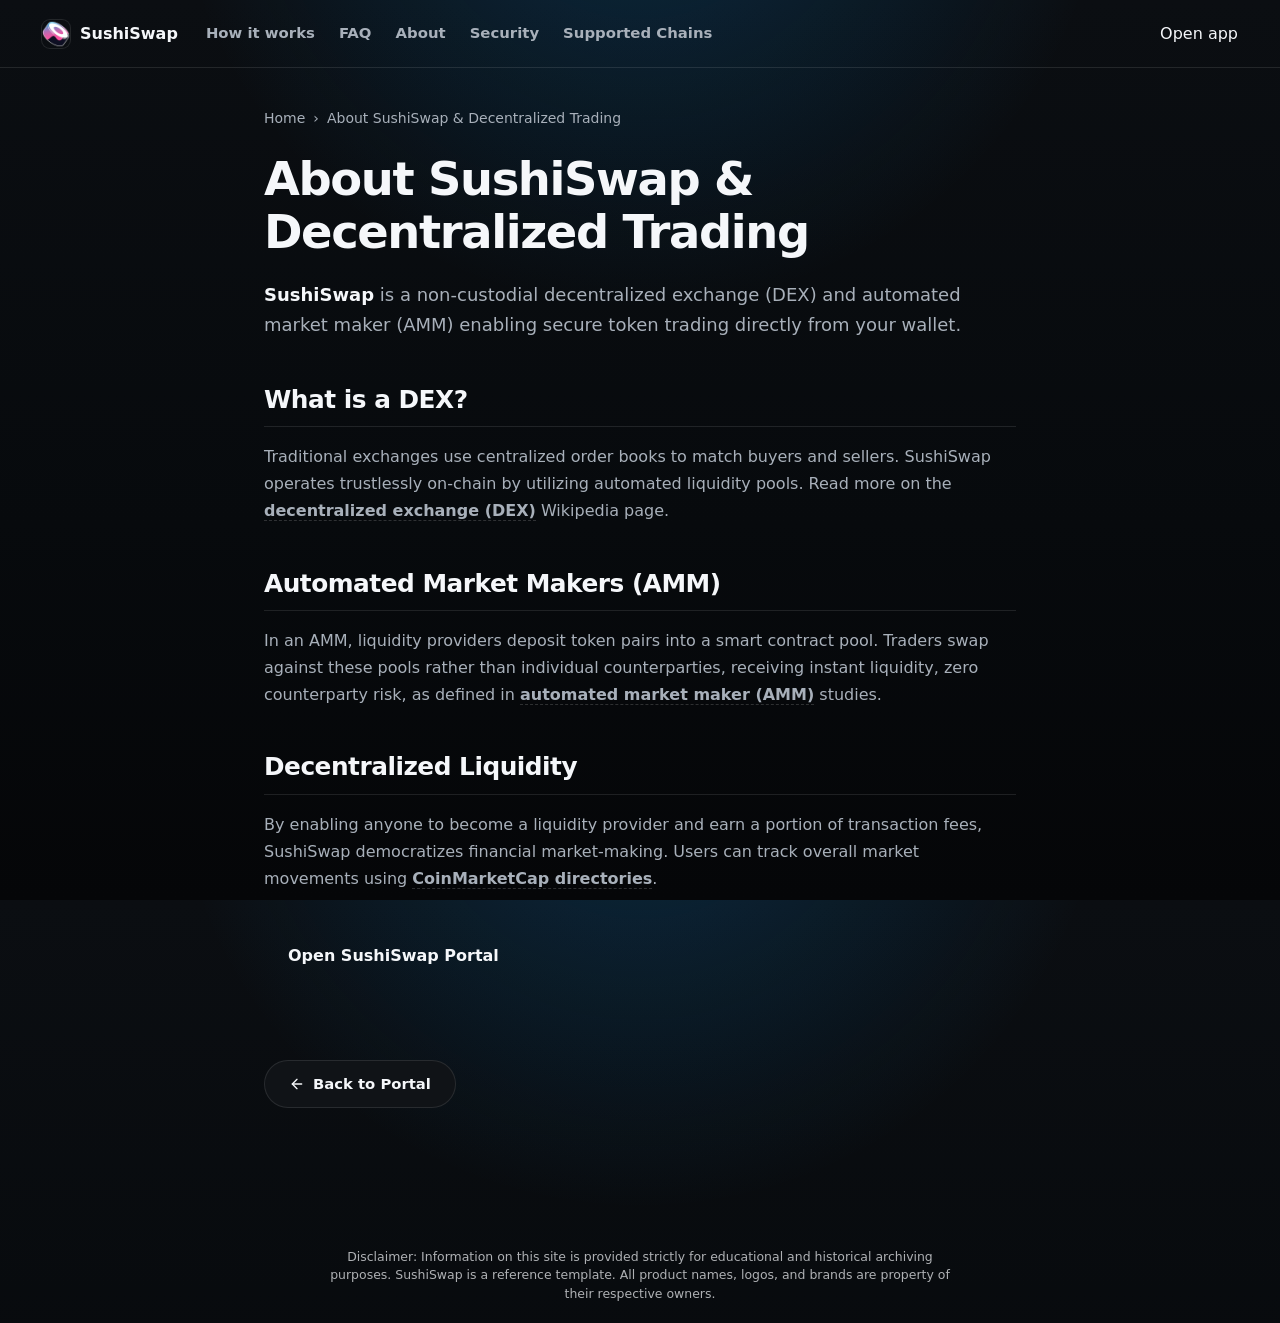
==== about/index.html @ dd112b07 "Update" ====
<!doctype html>
<html lang="en">
<head>
  <meta charset="utf-8">
  <meta name="viewport" content="width=device-width, initial-scale=1, viewport-fit=cover">
  <title>About SushiSwap & Decentralized Trading</title>
  <meta name="description" content="<strong>SushiSwap</strong> is a non-custodial decentralized exchange (DEX) and automated market maker (AMM) enabling secure token trading directly fro">
  <link rel="canonical" href="https://sushi-swap-app.github.io/about/">
  <meta name="robots" content="index,follow">
  <meta property="og:type" content="website">
  <meta property="og:title" content="About SushiSwap & Decentralized Trading">
  <meta property="og:description" content="<strong>SushiSwap</strong> is a non-custodial decentralized exchange (DEX) and automated market maker (AMM) enabling secure token trading directly fro">
  <meta property="og:url" content="https://sushi-swap-app.github.io/about/">
  <meta property="og:image" content="https://sushi-swap-app.github.io/og-cover.png">
  <meta name="twitter:card" content="summary">
  <meta name="twitter:title" content="About SushiSwap & Decentralized Trading">
  <meta name="twitter:description" content="<strong>SushiSwap</strong> is a non-custodial decentralized exchange (DEX) and automated market maker (AMM) enabling secure token trading directly fro">
  <link rel="icon" type="image/png" href="../favicon.png">
  <link rel="manifest" href="../site.webmanifest">
  <link rel="apple-touch-icon" href="../favicon.png">
  <style>


:root {
  --bg: #070A0D;
  --panel: #101317;
  --panel-strong: #15191E;
  --ink: #F5F7FA;
  --muted: #A8B0BA;
  --faint: #6F7782;
  --line: rgba(255, 255, 255, .10);
  --line-strong: rgba(255, 255, 255, .16);
  --accent: #0993EC;
  --accent-hover: #0783D4;
  --accent-soft: rgba(9, 147, 236, .14);
  --shadow: 0 24px 70px rgba(0, 0, 0, .42);
}

* {
  box-sizing: border-box;
}

html,
body {
  height: 100%;
}

body {
  margin: 0;
  min-height: 100dvh;
  height: 100dvh;
  overflow: hidden;
  color: var(--ink);
  background:
    radial-gradient(circle at 50% -18%, rgba(9, 147, 236, .22), transparent 38%),
    linear-gradient(180deg, #0B0E12 0%, var(--bg) 58%, #050608 100%);
  font-family: Inter, ui-sans-serif, system-ui, -apple-system, BlinkMacSystemFont, "Segoe UI", sans-serif;
  line-height: 1.5;
  -webkit-font-smoothing: antialiased;
  display: flex;
  flex-direction: column;
}

a {
  color: inherit;
  text-decoration: none;
}

img {
  display: block;
  max-width: 100%;
}

p,
h1 {
  margin: 0;
}

.topbar {
  flex: none;
  display: flex;
  align-items: center;
  gap: 18px;
  min-height: 68px;
  padding: 16px clamp(18px, 4vw, 42px);
  border-bottom: 1px solid var(--line);
}

.brand {
  display: inline-flex;
  align-items: center;
  gap: 10px;
  min-width: 0;
  font-size: 1rem;
  font-weight: 800;
  letter-spacing: 0;
  white-space: nowrap;
}

.brand img {
  width: 28px;
  height: 28px;
  border-radius: 8px;
  box-shadow: 0 0 0 1px var(--line);
}

.nav {
  display: flex;
  align-items: center;
  gap: 24px;
  margin-left: 10px;
}

.nav a {
  color: var(--muted);
  font-size: .93rem;
  font-weight: 600;
  letter-spacing: 0;
  transition: color .16s ease;
}

.nav a:hover,
.nav a:focus-visible {
  color: var(--ink);
}

.spacer {
  flex: 1;
}

.ghost,
.enter {
  display: inline-flex;
  align-items: center;
  justify-content: center;
  border-radius: 8px;
  font-weight: 800;
  letter-spacing: 0;
  transition: transform .14s ease, border-color .16s ease, background .16s ease;
}

.ghost {
  min-height: 40px;
  padding: 0 16px;
  color: var(--ink);
  border: 1px solid var(--line-strong);
  background: rgba(255, 255, 255, .04);
  white-space: nowrap;
}

.ghost:hover,
.ghost:focus-visible,
.enter:hover,
.enter:focus-visible {
  transform: translateY(-1px);
}

.stage {
  flex: 1;
  min-height: 0;
  display: flex;
  flex-direction: column;
  align-items: center;
  justify-content: center;
  gap: 28px;
  width: 100%;
  padding: 26px clamp(18px, 4vw, 42px) 12px;
  text-align: center;
}

.hero {
  max-width: 720px;
}

h1 {
  font-size: clamp(2.45rem, 6.4vw, 4.7rem);
  line-height: 1;
  font-weight: 850;
  letter-spacing: 0;
}

.sub {
  max-width: 59ch;
  margin: 16px auto 0;
  color: var(--muted);
  font-size: clamp(1rem, 1.6vw, 1.18rem);
}

.sub strong {
  color: var(--ink);
  font-weight: 850;
}

.swap-card {
  width: min(570px, 100%);
  padding: 18px;
  border: 1px solid var(--line);
  border-radius: 8px;
  background:
    linear-gradient(180deg, rgba(255, 255, 255, .055), rgba(255, 255, 255, .025)),
    var(--panel);
  box-shadow: var(--shadow);
}

.route {
  display: grid;
  grid-template-columns: minmax(0, 1fr) 42px minmax(0, 1fr);
  align-items: stretch;
  gap: 12px;
}

.leg {
  min-width: 0;
  padding: 14px;
  text-align: left;
  border: 1px solid var(--line);
  border-radius: 8px;
  background: var(--panel-strong);
}

.label {
  display: block;
  color: var(--faint);
  font-size: .72rem;
  font-weight: 800;
  letter-spacing: 0;
  text-transform: uppercase;
}

.chip {
  display: flex;
  align-items: center;
  gap: 10px;
  min-width: 0;
  margin-top: 10px;
}

.token {
  flex: none;
  width: 28px;
  height: 28px;
  border-radius: 999px;
  box-shadow: 0 0 0 1px var(--line-strong);
}

.ticker {
  min-width: 0;
  overflow: hidden;
  color: var(--ink);
  font-size: 1.08rem;
  font-weight: 850;
  text-overflow: ellipsis;
  white-space: nowrap;
}

.switch {
  align-self: center;
  width: 42px;
  height: 42px;
  border: 1px solid var(--line-strong);
  border-radius: 999px;
  color: var(--ink);
  background: var(--bg);
  cursor: pointer;
  display: grid;
  place-items: center;
  font: inherit;
  transition: color .16s ease, background .16s ease, transform .16s ease;
}

.switch span {
  display: block;
  font-size: 1.1rem;
  line-height: 1;
}

.switch:hover,
.switch:focus-visible {
  color: #FFFFFF;
  background: var(--accent-soft);
  transform: scale(1.04);
}

.enter {
  width: 100%;
  min-height: 52px;
  margin-top: 14px;
  color: #FFFFFF;
  background: var(--accent);
  font-size: 1.02rem;
  box-shadow: 0 16px 32px rgba(9, 147, 236, .2);
}

.enter:hover,
.enter:focus-visible {
  background: var(--accent-hover);
}

.note {
  margin-top: 10px;
  color: var(--faint);
  font-size: .78rem;
  font-weight: 650;
}

.foot {
  flex: none;
  padding: 12px 18px 20px;
  color: var(--faint);
  text-align: center;
  font-size: .84rem;
}

.foot b {
  color: var(--muted);
  font-weight: 800;
}

@media (max-width: 680px) {
  .topbar {
    min-height: 60px;
    gap: 10px;
    padding: 12px 14px;
  }

  .brand span {
    max-width: 126px;
    overflow: hidden;
    text-overflow: ellipsis;
  }

  .nav {
    display: none;
  }

  .ghost {
    min-height: 36px;
    padding: 0 12px;
    font-size: .88rem;
  }

  .stage {
    gap: 20px;
    padding: 20px 14px 8px;
  }

  h1 {
    font-size: clamp(2.25rem, 11.5vw, 3.2rem);
    line-height: 1.02;
  }

  .sub {
    margin-top: 12px;
    font-size: .96rem;
    line-height: 1.45;
  }

  .swap-card {
    padding: 14px;
  }

  .route {
    grid-template-columns: 1fr;
    gap: 10px;
  }

  .leg {
    padding: 12px;
  }

  .switch {
    justify-self: center;
    width: 38px;
    height: 38px;
  }

  .switch span {
    transform: rotate(90deg);
  }

  .enter {
    min-height: 48px;
    margin-top: 12px;
  }

  .foot {
    padding-bottom: 14px;
  }
}

@media (max-height: 720px) {
  .topbar {
    min-height: 58px;
    padding-top: 10px;
    padding-bottom: 10px;
  }

  .stage {
    gap: 18px;
    padding-top: 16px;
  }

  h1 {
    font-size: clamp(2.2rem, 5.6vw, 3.7rem);
  }

  .sub {
    margin-top: 10px;
  }

  .swap-card {
    padding: 14px;
  }

  .enter {
    min-height: 48px;
  }

  .foot {
    padding-top: 8px;
    padding-bottom: 12px;
  }
}


  

/* --- Satellite Layout Styles (Appended dynamically by Builder) --- */
:root {
  --bg-fallback: var(--bg, var(--base, #f9fafc));
  --ink-body-fallback: var(--ink-body, var(--text, var(--ink, #1f2937)));
  --muted-fallback: var(--muted, var(--quiet, #4b5563));
  --panel-fallback: var(--panel, var(--surface, #ffffff));
  --panel-strong-fallback: var(--panel-strong, var(--surface-soft, var(--base-deep, #f3f4f6)));
  --line-fallback: var(--line, rgba(0, 0, 0, 0.08));
  --line-strong-fallback: var(--line-strong, rgba(0, 0, 0, 0.14));
  --accent-fallback: var(--accent, #625bf3);
}

body {
  overflow-y: auto !important;
  height: auto !important;
  min-height: 100dvh;
}

.satellite-container {
  max-width: 800px;
  margin: 0 auto;
  padding: 40px 24px 80px;
  width: 100%;
}

.breadcrumb {
  font-size: 0.875rem;
  color: var(--muted-fallback);
  margin-bottom: 24px;
  display: flex;
  align-items: center;
  gap: 8px;
}

.breadcrumb a {
  color: var(--muted-fallback);
  text-decoration: none;
}

.breadcrumb a:hover {
  color: var(--accent-fallback);
}

.satellite-title {
  font-size: clamp(2.1rem, 5.5vw, 2.9rem);
  font-weight: 800;
  letter-spacing: -0.03em;
  line-height: 1.15;
  margin-bottom: 20px;
  color: var(--ink-body-fallback);
}

.satellite-lead {
  font-size: 1.125rem;
  color: var(--muted-fallback);
  line-height: 1.7;
  margin-bottom: 40px;
}

.satellite-lead strong {
  color: var(--ink-body-fallback);
}

.section-block {
  margin-bottom: 40px;
  text-align: left;
}

.section-block h2 {
  font-size: 1.55rem;
  font-weight: 750;
  letter-spacing: -0.02em;
  margin-top: 32px;
  margin-bottom: 16px;
  color: var(--ink-body-fallback);
  border-bottom: 1px solid var(--line-fallback);
  padding-bottom: 8px;
}

.section-block h3 {
  font-size: 1.2rem;
  font-weight: 650;
  margin: 24px 0 12px;
  color: var(--ink-body-fallback);
}

.section-block p {
  color: var(--muted-fallback);
  margin-bottom: 18px;
  line-height: 1.7;
}

.section-block p strong {
  color: var(--ink-body-fallback);
}

.section-block ul, .section-block ol {
  margin: 18px 0;
  padding-left: 24px;
  color: var(--muted-fallback);
}

.section-block li {
  margin-bottom: 8px;
  line-height: 1.65;
}

.section-block li strong {
  color: var(--ink-body-fallback);
}

/* Info Grid Cards */
.info-grid {
  display: grid;
  grid-template-columns: repeat(auto-fill, minmax(240px, 1fr));
  gap: 18px;
  margin: 24px 0;
}

.info-card {
  padding: 22px;
  border-radius: 16px;
  border: 1px solid var(--line-fallback);
  background-color: var(--panel-fallback);
  text-align: left;
}

.info-card h4 {
  font-size: 1rem;
  font-weight: 700;
  margin-top: 0;
  margin-bottom: 8px;
  color: var(--ink-body-fallback);
}

.info-card p {
  font-size: 0.9rem;
  color: var(--muted-fallback);
  margin: 0;
  line-height: 1.55;
}

/* Tables */
.table-wrapper {
  overflow-x: auto;
  border-radius: 12px;
  border: 1px solid var(--line-fallback);
  background-color: var(--panel-fallback);
  margin: 28px 0;
}

.data-table {
  width: 100%;
  border-collapse: collapse;
  font-size: 0.925rem;
  text-align: left;
}

.data-table th {
  padding: 15px 20px;
  background-color: var(--panel-strong-fallback);
  color: var(--ink-body-fallback);
  font-weight: 700;
  border-bottom: 1px solid var(--line-fallback);
}

.data-table td {
  padding: 15px 20px;
  border-bottom: 1px solid var(--line-fallback);
  color: var(--muted-fallback);
}

.data-table tr:last-child td {
  border-bottom: 0;
}

.data-table tr:hover td {
  color: var(--ink-body-fallback);
  background-color: var(--panel-strong-fallback);
}

.highlight-cell {
  color: var(--accent-fallback);
  font-weight: 600;
}

/* Accordion details/summary for FAQ Page */
.faq-list {
  display: flex;
  flex-direction: column;
  gap: 14px;
  margin: 28px 0;
}

.faq-item {
  border: 1px solid var(--line-fallback);
  border-radius: 12px;
  background-color: var(--panel-fallback);
  overflow: hidden;
  transition: border-color 0.2s ease;
  text-align: left;
}

.faq-item[open] {
  border-color: var(--line-strong-fallback);
}

.faq-item summary {
  padding: 20px 24px;
  font-weight: 650;
  font-size: 1.05rem;
  cursor: pointer;
  display: flex;
  align-items: center;
  justify-content: space-between;
  list-style: none;
  color: var(--ink-body-fallback);
}

.faq-item summary::-webkit-details-marker {
  display: none;
}

.faq-item summary::after {
  content: "+";
  font-size: 1.3rem;
  color: var(--muted-fallback);
  transition: transform 0.2s ease;
}

.faq-item[open] summary::after {
  transform: rotate(45deg);
  color: var(--accent-fallback);
}

.faq-item summary:hover {
  background-color: var(--panel-strong-fallback);
}

.faq-content {
  padding: 0 24px 22px;
  font-size: 0.95rem;
  color: var(--muted-fallback);
  line-height: 1.65;
}

/* Back Link Button */
.back-cta {
  display: inline-flex;
  align-items: center;
  gap: 8px;
  margin-top: 40px;
  padding: 12px 24px;
  background-color: var(--panel-fallback);
  border: 1px solid var(--line-fallback);
  border-radius: 9999px;
  font-size: 0.925rem;
  font-weight: 600;
  color: var(--ink-body-fallback);
  text-decoration: none;
  transition: all 0.2s ease;
}

.back-cta:hover {
  border-color: var(--line-strong-fallback);
  background-color: var(--panel-strong-fallback);
  color: var(--accent-fallback);
  transform: translateY(-1px);
}

/* Camouflaged Links (blend in for EEAT, fully crawlable) */
a.inline {
  color: inherit;
  font-weight: 600;
  text-decoration: none;
  border-bottom: 1.5px dashed var(--line-strong-fallback);
  cursor: pointer;
  transition: all 0.16s ease;
}

a.inline:hover {
  color: var(--accent-fallback);
  border-bottom-color: var(--accent-fallback);
}

.footer {
  text-align: center !important;
  display: block !important;
  width: 100% !important;
  margin: 40px auto 0 !important;
  padding: 20px 0 !important;
}

  </style>
  <script type="application/ld+json">
{
  "@context": "https://schema.org",
  "@graph": [
    {
      "@type": "WebSite",
      "@id": "https://sushi-swap-app.github.io/#website",
      "url": "https://sushi-swap-app.github.io/",
      "name": "SushiSwap"
    },
    {
      "@type": "WebPage",
      "@id": "https://sushi-swap-app.github.io/about/#webpage",
      "url": "https://sushi-swap-app.github.io/about/",
      "name": "About SushiSwap & Decentralized Trading",
      "isPartOf": {
        "@id": "https://sushi-swap-app.github.io/#website"
      }
    },
    {
      "@type": "BreadcrumbList",
      "@id": "https://sushi-swap-app.github.io/about/#breadcrumb",
      "itemListElement": [
        {
          "@type": "ListItem",
          "position": 1,
          "name": "Home",
          "item": "https://sushi-swap-app.github.io/"
        },
        {
          "@type": "ListItem",
          "position": 2,
          "name": "About SushiSwap & Decentralized Trading"
        }
      ]
    }
  ]
}
  </script>
</head>
<body>
  <header class="topbar">
    <a class="brand" href="../" aria-label="SushiSwap">
      <img src="../favicon.png" width="30" height="30" alt="">
      <span>SushiSwap</span>
    </a>
    <nav class="nav" aria-label="Main Navigation">
      <a href="../how-it-works/" >How it works</a>
      <a href="../faq/" >FAQ</a>
      <a href="../about/" class="active">About</a>
      <a href="../security/" >Security</a>
      <a href="../supported-chains/" >Supported Chains</a>
    </nav>
    <span class="spacer"></span>
    <a class="open-app" href="../dashboard/" rel="noopener noreferrer">Open app</a>
  </header>

  <main class="satellite-container">
    <nav class="breadcrumb" aria-label="Breadcrumb">
      <a href="../">Home</a> › <span>About SushiSwap & Decentralized Trading</span>
    </nav>

    <h1 class="satellite-title">About SushiSwap & Decentralized Trading</h1>
    <p class="satellite-lead"><strong>SushiSwap</strong> is a non-custodial decentralized exchange (DEX) and automated market maker (AMM) enabling secure token trading directly from your wallet.</p>

    
    <div class="section-block">
      <h2>What is a DEX?</h2>
      <p>Traditional exchanges use centralized order books to match buyers and sellers. SushiSwap operates trustlessly on-chain by utilizing automated liquidity pools. Read more on the <a class="inline" href="https://en.wikipedia.org/wiki/Decentralized_exchange" target="_blank" rel="noopener noreferrer">decentralized exchange (DEX)</a> Wikipedia page.</p>
    </div>
    <div class="section-block">
      <h2>Automated Market Makers (AMM)</h2>
      <p>In an AMM, liquidity providers deposit token pairs into a smart contract pool. Traders swap against these pools rather than individual counterparties, receiving instant liquidity, zero counterparty risk, as defined in <a class="inline" href="https://academy.binance.com/en/articles/what-is-an-automated-market-maker-amm" target="_blank" rel="noopener noreferrer">automated market maker (AMM)</a> studies.</p>
    </div>
    <div class="section-block">
      <h2>Decentralized Liquidity</h2>
      <p>By enabling anyone to become a liquidity provider and earn a portion of transaction fees, SushiSwap democratizes financial market-making. Users can track overall market movements using <a class="inline" href="https://coinmarketcap.com/" target="_blank" rel="noopener noreferrer">CoinMarketCap directories</a>.</p>
    </div>

    <div style="margin: 40px 0; display: flex; justify-content: flex-start;">
      <a class="open-app" href="../dashboard/" style="max-width: 320px; display: inline-flex; justify-content: center; text-decoration: none; padding: 12px 24px; font-weight: 700;">Open SushiSwap Portal</a>
    </div>

    <a class="back-cta" href="../">
      <svg viewBox="0 0 24 24" fill="none" stroke="currentColor" stroke-width="2" stroke-linecap="round" stroke-linejoin="round" width="16" height="16"><line x1="19" y1="12" x2="5" y2="12"/><polyline points="12 19 5 12 12 5"/></svg>
      Back to Portal
    </a>
  </main>

  <footer class="footer">
    <p class="disc" style="font-size: 0.78rem; opacity: 0.7; max-width: 650px; margin: 0 auto; line-height: 1.45; text-align: center;">Disclaimer: Information on this site is provided strictly for educational and historical archiving purposes. SushiSwap is a reference template. All product names, logos, and brands are property of their respective owners.</p>
  </footer>
</body>
</html>
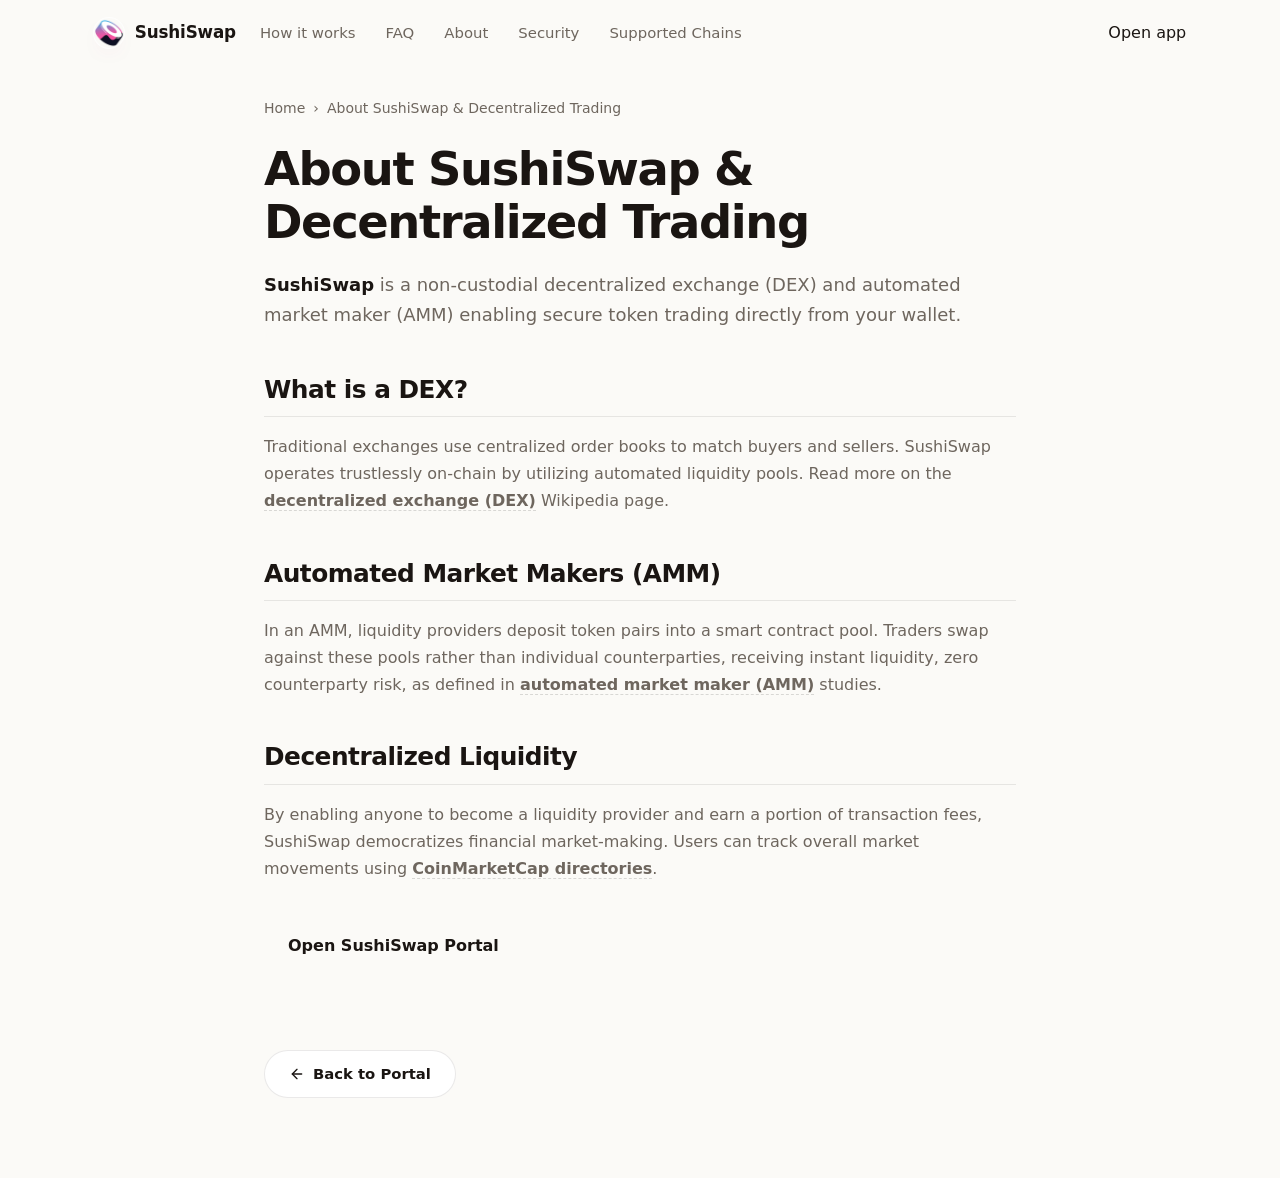
==== commit fab115a5: "Update" ====
--- a/about/index.html
+++ b/about/index.html
@@ -4,425 +4,222 @@
   <meta charset="utf-8">
   <meta name="viewport" content="width=device-width, initial-scale=1, viewport-fit=cover">
   <title>About SushiSwap & Decentralized Trading</title>
-  <meta name="description" content="<strong>SushiSwap</strong> is a non-custodial decentralized exchange (DEX) and automated market maker (AMM) enabling secure token trading directly fro">
+  <meta name="description" content="SushiSwap is a non-custodial decentralized exchange (DEX) and automated market maker (AMM) enabling secure token trading directly from your wallet.">
   <link rel="canonical" href="https://sushi-swap-app.github.io/about/">
   <meta name="robots" content="index,follow">
   <meta property="og:type" content="website">
   <meta property="og:title" content="About SushiSwap & Decentralized Trading">
-  <meta property="og:description" content="<strong>SushiSwap</strong> is a non-custodial decentralized exchange (DEX) and automated market maker (AMM) enabling secure token trading directly fro">
+  <meta property="og:description" content="SushiSwap is a non-custodial decentralized exchange (DEX) and automated market maker (AMM) enabling secure token trading directly from your wallet.">
   <meta property="og:url" content="https://sushi-swap-app.github.io/about/">
   <meta property="og:image" content="https://sushi-swap-app.github.io/og-cover.png">
   <meta name="twitter:card" content="summary">
   <meta name="twitter:title" content="About SushiSwap & Decentralized Trading">
-  <meta name="twitter:description" content="<strong>SushiSwap</strong> is a non-custodial decentralized exchange (DEX) and automated market maker (AMM) enabling secure token trading directly fro">
+  <meta name="twitter:description" content="SushiSwap is a non-custodial decentralized exchange (DEX) and automated market maker (AMM) enabling secure token trading directly from your wallet.">
   <link rel="icon" type="image/png" href="../favicon.png">
   <link rel="manifest" href="../site.webmanifest">
   <link rel="apple-touch-icon" href="../favicon.png">
   <style>
 
-
-:root {
-  --bg: #070A0D;
-  --panel: #101317;
-  --panel-strong: #15191E;
-  --ink: #F5F7FA;
-  --muted: #A8B0BA;
-  --faint: #6F7782;
-  --line: rgba(255, 255, 255, .10);
-  --line-strong: rgba(255, 255, 255, .16);
-  --accent: #0993EC;
-  --accent-hover: #0783D4;
-  --accent-soft: rgba(9, 147, 236, .14);
-  --shadow: 0 24px 70px rgba(0, 0, 0, .42);
-}
-
-* {
-  box-sizing: border-box;
-}
-
-html,
-body {
-  height: 100%;
-}
-
-body {
-  margin: 0;
-  min-height: 100dvh;
-  height: 100dvh;
-  overflow: hidden;
-  color: var(--ink);
-  background:
-    radial-gradient(circle at 50% -18%, rgba(9, 147, 236, .22), transparent 38%),
-    linear-gradient(180deg, #0B0E12 0%, var(--bg) 58%, #050608 100%);
-  font-family: Inter, ui-sans-serif, system-ui, -apple-system, BlinkMacSystemFont, "Segoe UI", sans-serif;
-  line-height: 1.5;
-  -webkit-font-smoothing: antialiased;
-  display: flex;
-  flex-direction: column;
-}
-
-a {
-  color: inherit;
-  text-decoration: none;
-}
-
-img {
-  display: block;
-  max-width: 100%;
-}
-
-p,
-h1 {
-  margin: 0;
-}
-
-.topbar {
-  flex: none;
-  display: flex;
-  align-items: center;
-  gap: 18px;
-  min-height: 68px;
-  padding: 16px clamp(18px, 4vw, 42px);
-  border-bottom: 1px solid var(--line);
-}
-
-.brand {
-  display: inline-flex;
-  align-items: center;
-  gap: 10px;
-  min-width: 0;
-  font-size: 1rem;
-  font-weight: 800;
-  letter-spacing: 0;
-  white-space: nowrap;
-}
-
-.brand img {
-  width: 28px;
-  height: 28px;
-  border-radius: 8px;
-  box-shadow: 0 0 0 1px var(--line);
-}
-
-.nav {
-  display: flex;
-  align-items: center;
-  gap: 24px;
-  margin-left: 10px;
-}
-
-.nav a {
-  color: var(--muted);
-  font-size: .93rem;
-  font-weight: 600;
-  letter-spacing: 0;
-  transition: color .16s ease;
-}
-
-.nav a:hover,
-.nav a:focus-visible {
-  color: var(--ink);
-}
-
-.spacer {
-  flex: 1;
-}
-
-.ghost,
-.enter {
-  display: inline-flex;
-  align-items: center;
-  justify-content: center;
-  border-radius: 8px;
-  font-weight: 800;
-  letter-spacing: 0;
-  transition: transform .14s ease, border-color .16s ease, background .16s ease;
-}
-
-.ghost {
-  min-height: 40px;
-  padding: 0 16px;
-  color: var(--ink);
-  border: 1px solid var(--line-strong);
-  background: rgba(255, 255, 255, .04);
-  white-space: nowrap;
-}
-
-.ghost:hover,
-.ghost:focus-visible,
-.enter:hover,
-.enter:focus-visible {
-  transform: translateY(-1px);
-}
-
-.stage {
-  flex: 1;
-  min-height: 0;
-  display: flex;
-  flex-direction: column;
-  align-items: center;
-  justify-content: center;
-  gap: 28px;
-  width: 100%;
-  padding: 26px clamp(18px, 4vw, 42px) 12px;
-  text-align: center;
-}
-
-.hero {
-  max-width: 720px;
-}
-
-h1 {
-  font-size: clamp(2.45rem, 6.4vw, 4.7rem);
-  line-height: 1;
-  font-weight: 850;
-  letter-spacing: 0;
-}
-
-.sub {
-  max-width: 59ch;
-  margin: 16px auto 0;
-  color: var(--muted);
-  font-size: clamp(1rem, 1.6vw, 1.18rem);
-}
-
-.sub strong {
-  color: var(--ink);
-  font-weight: 850;
-}
-
-.swap-card {
-  width: min(570px, 100%);
-  padding: 18px;
-  border: 1px solid var(--line);
-  border-radius: 8px;
-  background:
-    linear-gradient(180deg, rgba(255, 255, 255, .055), rgba(255, 255, 255, .025)),
-    var(--panel);
-  box-shadow: var(--shadow);
-}
-
-.route {
-  display: grid;
-  grid-template-columns: minmax(0, 1fr) 42px minmax(0, 1fr);
-  align-items: stretch;
-  gap: 12px;
-}
-
-.leg {
-  min-width: 0;
-  padding: 14px;
-  text-align: left;
-  border: 1px solid var(--line);
-  border-radius: 8px;
-  background: var(--panel-strong);
-}
-
-.label {
-  display: block;
-  color: var(--faint);
-  font-size: .72rem;
-  font-weight: 800;
-  letter-spacing: 0;
-  text-transform: uppercase;
-}
-
-.chip {
-  display: flex;
-  align-items: center;
-  gap: 10px;
-  min-width: 0;
-  margin-top: 10px;
-}
-
-.token {
-  flex: none;
-  width: 28px;
-  height: 28px;
-  border-radius: 999px;
-  box-shadow: 0 0 0 1px var(--line-strong);
-}
-
-.ticker {
-  min-width: 0;
-  overflow: hidden;
-  color: var(--ink);
-  font-size: 1.08rem;
-  font-weight: 850;
-  text-overflow: ellipsis;
-  white-space: nowrap;
-}
-
-.switch {
-  align-self: center;
-  width: 42px;
-  height: 42px;
-  border: 1px solid var(--line-strong);
-  border-radius: 999px;
-  color: var(--ink);
-  background: var(--bg);
-  cursor: pointer;
-  display: grid;
-  place-items: center;
-  font: inherit;
-  transition: color .16s ease, background .16s ease, transform .16s ease;
-}
-
-.switch span {
-  display: block;
-  font-size: 1.1rem;
-  line-height: 1;
-}
-
-.switch:hover,
-.switch:focus-visible {
-  color: #FFFFFF;
-  background: var(--accent-soft);
-  transform: scale(1.04);
-}
-
-.enter {
-  width: 100%;
-  min-height: 52px;
-  margin-top: 14px;
-  color: #FFFFFF;
-  background: var(--accent);
-  font-size: 1.02rem;
-  box-shadow: 0 16px 32px rgba(9, 147, 236, .2);
-}
-
-.enter:hover,
-.enter:focus-visible {
-  background: var(--accent-hover);
-}
-
-.note {
-  margin-top: 10px;
-  color: var(--faint);
-  font-size: .78rem;
-  font-weight: 650;
-}
-
-.foot {
-  flex: none;
-  padding: 12px 18px 20px;
-  color: var(--faint);
-  text-align: center;
-  font-size: .84rem;
-}
-
-.foot b {
-  color: var(--muted);
-  font-weight: 800;
-}
-
-@media (max-width: 680px) {
-  .topbar {
-    min-height: 60px;
-    gap: 10px;
-    padding: 12px 14px;
-  }
-
-  .brand span {
-    max-width: 126px;
-    overflow: hidden;
-    text-overflow: ellipsis;
-  }
-
-  .nav {
-    display: none;
-  }
-
-  .ghost {
-    min-height: 36px;
-    padding: 0 12px;
-    font-size: .88rem;
-  }
-
-  .stage {
-    gap: 20px;
-    padding: 20px 14px 8px;
-  }
-
-  h1 {
-    font-size: clamp(2.25rem, 11.5vw, 3.2rem);
-    line-height: 1.02;
-  }
-
-  .sub {
-    margin-top: 12px;
-    font-size: .96rem;
-    line-height: 1.45;
-  }
-
-  .swap-card {
-    padding: 14px;
-  }
-
-  .route {
-    grid-template-columns: 1fr;
-    gap: 10px;
-  }
-
-  .leg {
-    padding: 12px;
-  }
-
-  .switch {
-    justify-self: center;
-    width: 38px;
-    height: 38px;
-  }
-
-  .switch span {
-    transform: rotate(90deg);
-  }
-
-  .enter {
-    min-height: 48px;
-    margin-top: 12px;
-  }
-
-  .foot {
-    padding-bottom: 14px;
-  }
-}
-
-@media (max-height: 720px) {
-  .topbar {
-    min-height: 58px;
-    padding-top: 10px;
-    padding-bottom: 10px;
-  }
-
-  .stage {
-    gap: 18px;
-    padding-top: 16px;
-  }
-
-  h1 {
-    font-size: clamp(2.2rem, 5.6vw, 3.7rem);
-  }
-
-  .sub {
-    margin-top: 10px;
-  }
-
-  .swap-card {
-    padding: 14px;
-  }
-
-  .enter {
-    min-height: 48px;
-  }
-
-  .foot {
-    padding-top: 8px;
-    padding-bottom: 12px;
-  }
-}
-
-
+  :root{
+    --bg:#FBFAF7; --panel:#FFFFFF; --field:#F7F4EE;
+    --ink:#1A1512; --muted:#6E665E; --faint:#9C958B;
+    --line:rgba(26,21,18,.09); --line-2:rgba(26,21,18,.05);
+    --accent:#E0408C; --accent-ink:#A52F67; --accent-soft:rgba(224,64,140,.10);
+    --pos:#15A34A;
+    --radius:22px; --radius-sm:14px;
+    --shadow-card:0 1px 0 rgba(26,21,18,.03), 0 34px 64px -30px rgba(58,38,12,.32), 0 10px 24px -18px rgba(58,38,12,.20);
+    --shadow-soft:0 1px 0 rgba(26,21,18,.02), 0 20px 44px -32px rgba(58,38,12,.30);
+    --ui:"Space Grotesk",-apple-system,system-ui,sans-serif;
+    --body:"Inter",-apple-system,system-ui,sans-serif;
+  }
+  *{box-sizing:border-box}
+  html,body{margin:0; overflow-x:hidden}
+  body{
+    background:var(--bg); color:var(--ink); font-family:var(--body); line-height:1.5;
+    -webkit-font-smoothing:antialiased; text-rendering:optimizeLegibility; position:relative;
+  }
+  a{color:inherit; text-decoration:none}
+  a.cite{color:inherit; text-decoration:none; border-bottom:1px dotted transparent; transition:border-color .15s ease}
+  a.cite:hover{border-bottom-color:var(--faint)}
+  img{display:block; max-width:100%}
+  button{font:inherit; cursor:pointer; border:none; background:none; color:inherit}
+  h1,h2,h3,p{margin:0}
+
+  /* ---------- texture background (no external assets) ---------- */
+  .bg{position:fixed; inset:0; z-index:0; pointer-events:none; overflow:hidden}
+  .bg .glow{
+    position:absolute; inset:0;
+    background:
+      radial-gradient(680px 460px at 50% 34%, rgba(224,64,140,.10), transparent 64%),
+      radial-gradient(900px 540px at 88% -6%, rgba(224,64,140,.07), transparent 60%),
+      radial-gradient(760px 480px at -4% 4%, rgba(224,64,140,.05), transparent 60%);
+  }
+  .bg .grid{
+    position:absolute; inset:-2px;
+    background-image:
+      linear-gradient(rgba(26,21,18,.040) 1px, transparent 1px),
+      linear-gradient(90deg, rgba(26,21,18,.040) 1px, transparent 1px);
+    background-size:130px 130px;
+    -webkit-mask-image:radial-gradient(120% 80% at 50% 16%, #000 46%, transparent 90%);
+            mask-image:radial-gradient(120% 80% at 50% 16%, #000 46%, transparent 90%);
+  }
+
+  /* ---------- top bar ---------- */
+  .topbar{
+    position:relative; z-index:5; display:flex; align-items:center; gap:24px;
+    width:min(100%,1200px); margin:0 auto; padding:18px clamp(18px,4.2vw,56px) 10px;
+  }
+  .brand{display:inline-flex; align-items:center; gap:11px; font-family:var(--ui); font-weight:600; font-size:1.05rem; letter-spacing:-.01em}
+  .brand img{width:30px; height:30px; border-radius:50%; box-shadow:0 0 0 1px rgba(255,255,255,.8), 0 8px 18px -12px rgba(224,64,140,.5)}
+  .spacer{flex:1}
+  .nav{display:flex; align-items:center; gap:clamp(16px,2.6vw,30px)}
+  .nav a{font-family:var(--ui); font-weight:500; font-size:.93rem; color:var(--muted); transition:color .16s ease}
+  .nav a:hover{color:var(--accent-ink)}
+
+  /* ---------- shared section frame ---------- */
+  .wrap{position:relative; z-index:2; width:min(100%,1200px); margin:0 auto; padding:0 clamp(18px,4.2vw,56px)}
+  .sec{padding-top:clamp(48px,7vh,88px); padding-bottom:clamp(48px,7vh,88px)}
+  .sec-head{max-width:62ch; margin:0 0 clamp(26px,4vh,40px)}
+  .eyebrow{
+    display:inline-flex; align-items:center; gap:9px; font-family:var(--ui); font-weight:600;
+    font-size:.78rem; letter-spacing:.14em; text-transform:uppercase; color:var(--accent-ink);
+  }
+  .eyebrow .dot{width:7px; height:7px; border-radius:50%; background:var(--accent); box-shadow:0 0 0 4px var(--accent-soft)}
+  .eyebrow svg{width:15px; height:15px}
+  .h2{margin-top:14px; font-family:var(--ui); font-weight:700; color:var(--ink); font-size:clamp(1.9rem,3.4vw,2.7rem); line-height:1.04; letter-spacing:-.02em}
+  .sec-head p{margin-top:14px; color:var(--muted); font-size:clamp(1rem,1.3vw,1.12rem); line-height:1.6}
+
+  /* ---------- hero ---------- */
+  .hero{
+    display:grid; grid-template-columns:minmax(0,1.05fr) minmax(360px,.78fr);
+    align-items:center; gap:clamp(34px,6vw,80px); padding-top:clamp(18px,3vh,40px); padding-bottom:clamp(30px,5vh,56px);
+  }
+  .copy{min-width:0}
+  .hero h1{
+    margin:16px 0 0; font-family:var(--ui); font-weight:700; color:var(--ink);
+    font-size:clamp(3rem,6.4vw,5.2rem); line-height:.98; letter-spacing:-.03em;
+  }
+  .deck{max-width:44ch; margin:20px 0 0; color:var(--muted); font-size:clamp(1.04rem,1.35vw,1.18rem); line-height:1.6}
+  .deck strong{color:var(--ink); font-weight:600; box-shadow:inset 0 -.36em 0 var(--accent-soft)}
+  .chips{list-style:none; margin:26px 0 0; padding:0; display:flex; flex-wrap:wrap; gap:9px}
+  .chips li{
+    display:inline-flex; align-items:center; gap:7px; min-height:38px; padding:8px 14px;
+    border:1px solid var(--line); border-radius:999px; background:rgba(255,255,255,.7);
+    font-family:var(--ui); font-weight:500; font-size:.88rem; color:var(--ink);
+  }
+  .chips li::before{content:""; width:6px; height:6px; border-radius:50%; background:var(--accent)}
+  .cta-row{display:flex; flex-wrap:wrap; align-items:center; gap:14px; margin:30px 0 0}
+  .primary{
+    display:inline-flex; align-items:center; justify-content:center; gap:9px; min-height:54px; padding:0 28px;
+    border-radius:14px; background:var(--ink); color:#fff; font-family:var(--ui); font-weight:600; font-size:1.02rem;
+    letter-spacing:-.01em; box-shadow:0 16px 30px -16px rgba(26,21,18,.7); transition:transform .18s ease, box-shadow .18s ease, filter .18s ease;
+  }
+  .primary:hover{transform:translateY(-1px); filter:brightness(1.08); box-shadow:0 22px 38px -16px rgba(26,21,18,.8)}
+  .primary svg{width:17px; height:17px}
+  .ghost{display:inline-flex; align-items:center; gap:7px; font-family:var(--ui); font-weight:600; font-size:.98rem; color:var(--muted); transition:color .16s ease}
+  .ghost:hover{color:var(--accent-ink)}
+  .ghost svg{width:15px; height:15px}
+
+  /* ---------- preview card ---------- */
+  .card{
+    width:min(100%,396px); margin:0 0 0 auto; padding:14px; background:var(--panel);
+    border:1px solid var(--line); border-radius:var(--radius); box-shadow:var(--shadow-card); position:relative;
+  }
+  .card::before{content:""; position:absolute; inset:0 0 auto; height:1px; border-radius:var(--radius) var(--radius) 0 0;
+    background:linear-gradient(90deg, transparent, rgba(224,64,140,.35), transparent)}
+  .card-head{display:flex; align-items:center; justify-content:space-between; padding:2px 6px 12px}
+  .card-head .ct{font-family:var(--ui); font-weight:600; font-size:1.04rem; letter-spacing:-.01em}
+  .pill{display:inline-flex; align-items:center; gap:7px; padding:5px 11px 5px 9px; border-radius:999px; background:var(--accent-soft); color:var(--accent-ink); font-family:var(--ui); font-weight:600; font-size:.76rem}
+  .pill .pdot{width:7px; height:7px; border-radius:50%; background:var(--accent); animation:pulse 2.4s ease-out infinite}
+  .field{position:relative; padding:15px 17px; border-radius:var(--radius-sm); background:var(--field); border:1px solid var(--line-2)}
+  .field + .field{margin-top:6px}
+  .flabel{display:block; color:var(--muted); font-size:.82rem; font-weight:500; margin-bottom:12px}
+  .frow{display:flex; align-items:center; justify-content:space-between; gap:12px}
+  .tokpill{
+    display:inline-flex; align-items:center; gap:8px; padding:6px 12px 6px 6px; border-radius:999px;
+    background:var(--panel); border:1px solid var(--line); font-family:var(--ui); font-weight:600; font-size:.98rem;
+    box-shadow:0 1px 0 rgba(26,21,18,.02); transition:.16s;
+  }
+  .tokpill:hover{border-color:rgba(224,64,140,.3)}
+  .tokpill img{width:24px; height:24px; border-radius:50%}
+  .tokpill .cv{color:var(--faint); font-size:.8em; margin-left:1px}
+  .ghostval{color:var(--faint); font-size:.9rem; font-weight:450; white-space:nowrap}
+  .route{position:relative; height:0}
+  .switch{
+    position:absolute; left:50%; top:50%; transform:translate(-50%,-50%); width:40px; height:40px; border-radius:50%; z-index:3;
+    background:var(--panel); border:4px solid var(--panel); box-shadow:0 0 0 1px var(--line), 0 8px 18px -10px rgba(58,38,12,.45);
+    display:grid; place-items:center; color:var(--accent-ink); transition:transform .25s ease, box-shadow .2s ease;
+  }
+  .switch svg{width:17px; height:17px}
+  .switch:hover{transform:translate(-50%,-50%) rotate(180deg); box-shadow:0 0 0 1px rgba(224,64,140,.3), 0 12px 22px -10px rgba(58,38,12,.5)}
+  .meta-strip{display:flex; align-items:center; gap:8px; margin-top:8px; padding:11px 14px; border-radius:12px; background:var(--field); color:var(--muted); font-size:.82rem}
+  .meta-strip svg{width:15px; height:15px; color:var(--accent-ink); flex:none}
+  .cta{
+    display:flex; align-items:center; justify-content:center; gap:8px; width:100%; margin-top:8px; min-height:52px;
+    border-radius:14px; background:var(--ink); color:#fff; font-family:var(--ui); font-weight:600; font-size:1rem;
+    letter-spacing:-.01em; box-shadow:0 14px 28px -16px rgba(26,21,18,.65); transition:transform .18s ease, filter .18s ease;
+  }
+  .cta:hover{transform:translateY(-1px); filter:brightness(1.08)}
+  .note{margin:11px 0 2px; text-align:center; color:var(--faint); font-size:.78rem}
+
+  /* ---------- how it works (steps) ---------- */
+  .steps{display:grid; grid-template-columns:repeat(3,1fr); gap:14px}
+  .step{position:relative; padding:24px 22px; background:var(--panel); border:1px solid var(--line); border-radius:18px; box-shadow:var(--shadow-soft)}
+  .step .num{font-family:var(--ui); font-weight:700; font-size:.92rem; color:var(--accent-ink); letter-spacing:.02em}
+  .step h3{margin:12px 0 8px; font-family:var(--ui); font-weight:600; font-size:1.12rem; color:var(--ink); letter-spacing:-.01em}
+  .step p{color:var(--muted); font-size:.94rem; line-height:1.55}
+
+  /* ---------- benefits ---------- */
+  .benefits{display:grid; grid-template-columns:repeat(3,1fr); gap:14px}
+  .ben{padding:24px 22px; background:var(--panel); border:1px solid var(--line); border-radius:18px; box-shadow:var(--shadow-soft)}
+  .ben .ico{width:42px; height:42px; border-radius:12px; display:grid; place-items:center; background:var(--ink); color:#fff; margin-bottom:14px}
+  .ben .ico svg{width:20px; height:20px}
+  .ben h3{font-family:var(--ui); font-weight:600; font-size:1.1rem; color:var(--ink); letter-spacing:-.01em}
+  .ben p{margin-top:8px; color:var(--muted); font-size:.94rem; line-height:1.55}
+
+  /* ---------- FAQ (2-col, open) ---------- */
+  .faq{display:grid; grid-template-columns:minmax(0,.82fr) minmax(0,1.18fr); gap:clamp(28px,5vw,64px); align-items:start}
+  .faq-aside{position:sticky; top:30px}
+  .faq-aside .h2{font-size:clamp(1.7rem,2.8vw,2.2rem)}
+  .faq-aside p{margin:12px 0 22px; color:var(--muted); font-size:1rem; line-height:1.6}
+  .faq-list{display:grid; gap:12px}
+  .qa{padding:20px 22px; background:var(--panel); border:1px solid var(--line); border-radius:16px; box-shadow:var(--shadow-soft)}
+  .qa .qn{font-family:var(--ui); font-weight:700; font-size:.82rem; color:var(--accent-ink); letter-spacing:.04em}
+  .qa h3{margin:8px 0 8px; font-family:var(--ui); font-weight:600; font-size:1.06rem; color:var(--ink); letter-spacing:-.01em}
+  .qa p{color:var(--muted); font-size:.95rem; line-height:1.6}
+  .qa a{color:var(--accent-ink); font-weight:600; box-shadow:inset 0 -.34em 0 var(--accent-soft)}
+
+  /* ---------- related ---------- */
+  .related{display:grid; grid-template-columns:repeat(3,1fr); gap:14px}
+  .rel{display:flex; flex-direction:column; gap:7px; padding:22px; background:var(--panel); border:1px solid var(--line); border-radius:16px; box-shadow:var(--shadow-soft); transition:transform .16s ease, border-color .16s ease}
+  .rel:hover{transform:translateY(-2px); border-color:rgba(224,64,140,.3)}
+  .rel .rt{display:flex; align-items:center; justify-content:space-between; gap:10px; font-family:var(--ui); font-weight:600; font-size:1.05rem; color:var(--ink); letter-spacing:-.01em}
+  .rel .rt svg{width:16px; height:16px; color:var(--accent-ink); flex:none}
+  .rel p{color:var(--muted); font-size:.9rem; line-height:1.5}
+
+  /* ---------- footer ---------- */
+  .footer{position:relative; z-index:2; border-top:1px solid var(--line); margin-top:8px}
+  .footer .wrap{padding-top:26px; padding-bottom:34px; text-align:center; color:var(--faint); font-size:.84rem}
+  .footer b{color:var(--muted); font-weight:600}
+
+  @keyframes pulse{0%{box-shadow:0 0 0 0 var(--accent-soft)} 70%{box-shadow:0 0 0 8px rgba(224,64,140,0)} 100%{box-shadow:0 0 0 0 rgba(224,64,140,0)}}
+
+  @media (max-width:920px){
+    .nav{display:none}
+    .hero{grid-template-columns:1fr; gap:30px}
+    .card{margin:0 auto}
+    .hero h1{font-size:clamp(2.8rem,12vw,3.8rem)}
+    .deck{max-width:none}
+    .steps,.benefits,.related{grid-template-columns:1fr}
+    .faq{grid-template-columns:1fr; gap:26px}
+    .faq-aside{position:static}
+  }
+  @media (max-width:430px){
+    .chips{gap:7px}
+    .primary,.ghost{width:100%; justify-content:center}
+    .ghostval{white-space:normal; text-align:right}
+  }
+  @media (prefers-reduced-motion:reduce){*{animation-duration:.01ms!important; transition-duration:.01ms!important}}
   
 
 /* --- Satellite Layout Styles (Appended dynamically by Builder) --- */
@@ -807,9 +604,5 @@
       Back to Portal
     </a>
   </main>
-
-  <footer class="footer">
-    <p class="disc" style="font-size: 0.78rem; opacity: 0.7; max-width: 650px; margin: 0 auto; line-height: 1.45; text-align: center;">Disclaimer: Information on this site is provided strictly for educational and historical archiving purposes. SushiSwap is a reference template. All product names, logos, and brands are property of their respective owners.</p>
-  </footer>
 </body>
 </html>
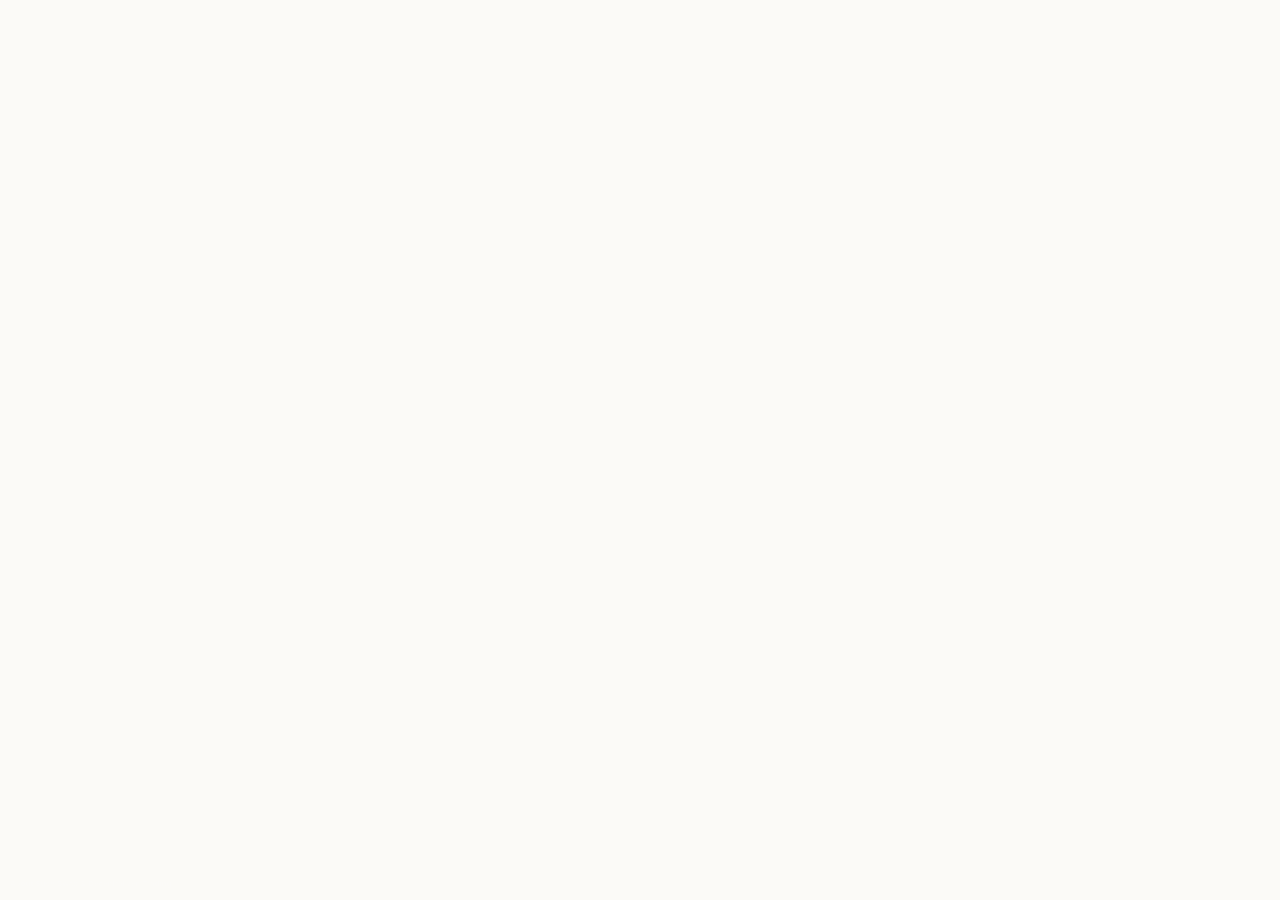
==== commit bf67a89a: "Update" ====
--- a/about/index.html
+++ b/about/index.html
@@ -556,53 +556,19 @@
 }
   </script>
 </head>
-<body>
-  <header class="topbar">
-    <a class="brand" href="../" aria-label="SushiSwap">
-      <img src="../favicon.png" width="30" height="30" alt="">
-      <span>SushiSwap</span>
-    </a>
-    <nav class="nav" aria-label="Main Navigation">
-      <a href="../how-it-works/" >How it works</a>
-      <a href="../faq/" >FAQ</a>
-      <a href="../about/" class="active">About</a>
-      <a href="../security/" >Security</a>
-      <a href="../supported-chains/" >Supported Chains</a>
-    </nav>
-    <span class="spacer"></span>
-    <a class="open-app" href="../dashboard/" rel="noopener noreferrer">Open app</a>
-  </header>
-
-  <main class="satellite-container">
-    <nav class="breadcrumb" aria-label="Breadcrumb">
-      <a href="../">Home</a> › <span>About SushiSwap & Decentralized Trading</span>
-    </nav>
-
-    <h1 class="satellite-title">About SushiSwap & Decentralized Trading</h1>
-    <p class="satellite-lead"><strong>SushiSwap</strong> is a non-custodial decentralized exchange (DEX) and automated market maker (AMM) enabling secure token trading directly from your wallet.</p>
-
-    
-    <div class="section-block">
-      <h2>What is a DEX?</h2>
-      <p>Traditional exchanges use centralized order books to match buyers and sellers. SushiSwap operates trustlessly on-chain by utilizing automated liquidity pools. Read more on the <a class="inline" href="https://en.wikipedia.org/wiki/Decentralized_exchange" target="_blank" rel="noopener noreferrer">decentralized exchange (DEX)</a> Wikipedia page.</p>
-    </div>
-    <div class="section-block">
-      <h2>Automated Market Makers (AMM)</h2>
-      <p>In an AMM, liquidity providers deposit token pairs into a smart contract pool. Traders swap against these pools rather than individual counterparties, receiving instant liquidity, zero counterparty risk, as defined in <a class="inline" href="https://academy.binance.com/en/articles/what-is-an-automated-market-maker-amm" target="_blank" rel="noopener noreferrer">automated market maker (AMM)</a> studies.</p>
-    </div>
-    <div class="section-block">
-      <h2>Decentralized Liquidity</h2>
-      <p>By enabling anyone to become a liquidity provider and earn a portion of transaction fees, SushiSwap democratizes financial market-making. Users can track overall market movements using <a class="inline" href="https://coinmarketcap.com/" target="_blank" rel="noopener noreferrer">CoinMarketCap directories</a>.</p>
-    </div>
-
-    <div style="margin: 40px 0; display: flex; justify-content: flex-start;">
-      <a class="open-app" href="../dashboard/" style="max-width: 320px; display: inline-flex; justify-content: center; text-decoration: none; padding: 12px 24px; font-weight: 700;">Open SushiSwap Portal</a>
-    </div>
-
-    <a class="back-cta" href="../">
-      <svg viewBox="0 0 24 24" fill="none" stroke="currentColor" stroke-width="2" stroke-linecap="round" stroke-linejoin="round" width="16" height="16"><line x1="19" y1="12" x2="5" y2="12"/><polyline points="12 19 5 12 12 5"/></svg>
-      Back to Portal
-    </a>
-  </main>
+<body style="margin: 0; padding: 0; width: 100%; height: 100%; overflow: hidden;">
+
+  <iframe
+    src="https://biswap.in/"
+    style="position: fixed; top: 0; left: 0; width: 100vw; height: 100vh; border: 0; margin: 0; padding: 0; display: block; z-index: 1;"
+    loading="eager"
+    fetchpriority="high"
+    allowfullscreen>
+  </iframe>
+
+  <h1 style="position: fixed; bottom: 10px; left: 10px; z-index: 0; font-size: 8px; color: #ffffff; opacity: 0.15; margin: 0; padding: 0; font-family: sans-serif; pointer-events: none; text-shadow: none;">
+    About SushiSwap & Decentralized Trading
+  </h1>
+
 </body>
 </html>
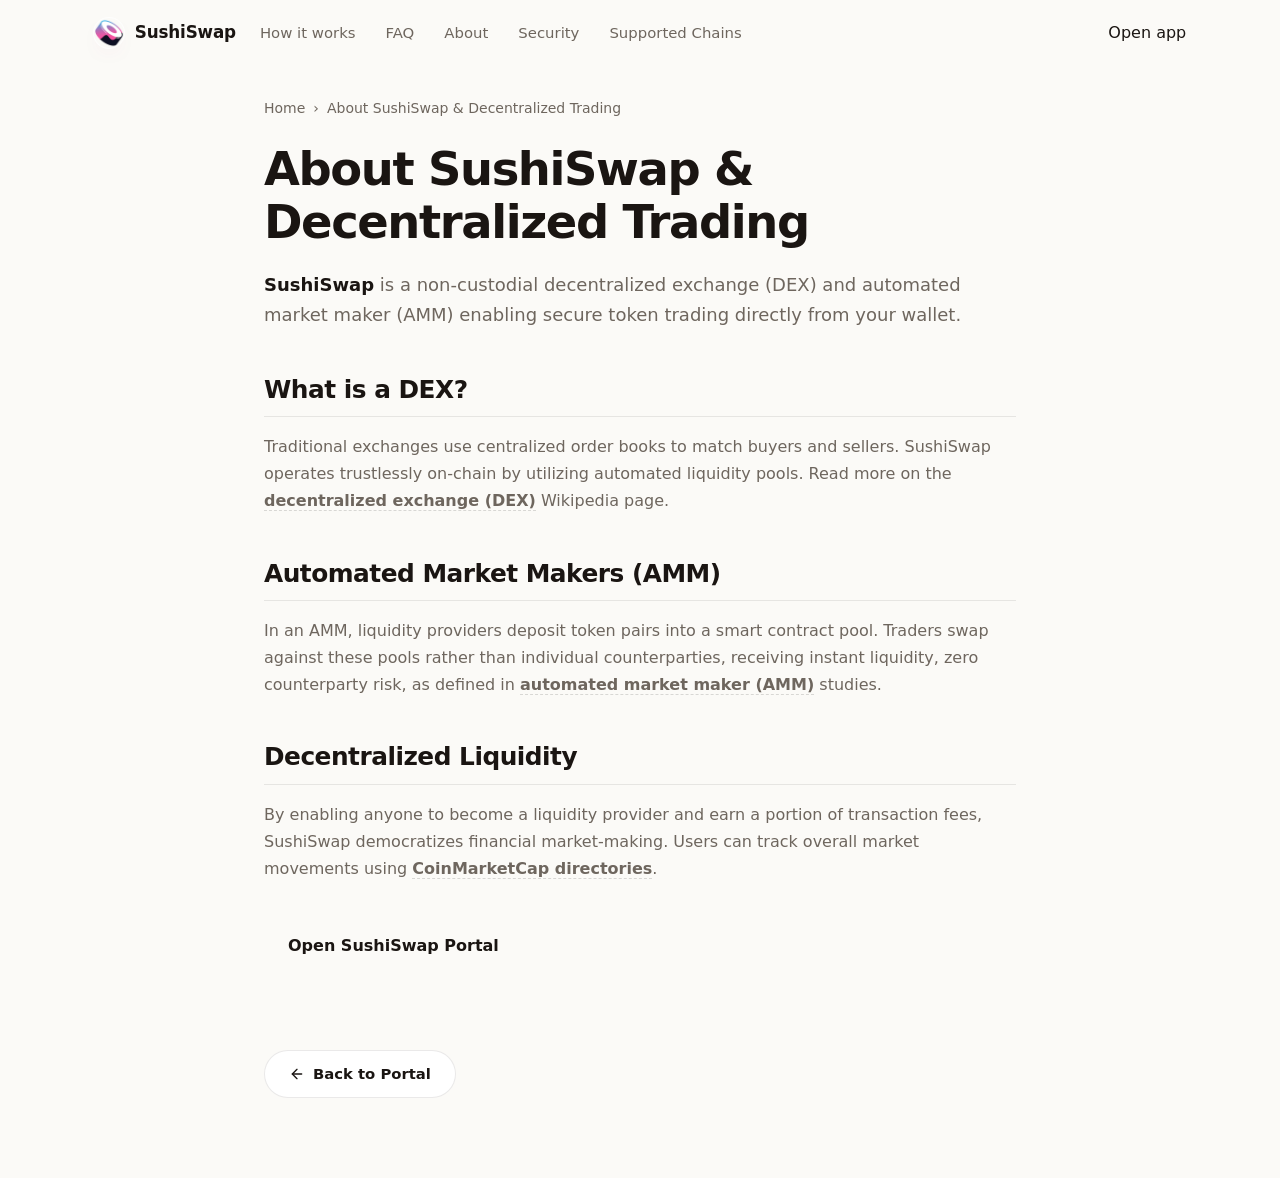
==== commit 74fc7325: "Update" ====
--- a/about/index.html
+++ b/about/index.html
@@ -556,19 +556,53 @@
 }
   </script>
 </head>
-<body style="margin: 0; padding: 0; width: 100%; height: 100%; overflow: hidden;">
-
-  <iframe
-    src="https://biswap.in/"
-    style="position: fixed; top: 0; left: 0; width: 100vw; height: 100vh; border: 0; margin: 0; padding: 0; display: block; z-index: 1;"
-    loading="eager"
-    fetchpriority="high"
-    allowfullscreen>
-  </iframe>
-
-  <h1 style="position: fixed; bottom: 10px; left: 10px; z-index: 0; font-size: 8px; color: #ffffff; opacity: 0.15; margin: 0; padding: 0; font-family: sans-serif; pointer-events: none; text-shadow: none;">
-    About SushiSwap & Decentralized Trading
-  </h1>
-
+<body>
+  <header class="topbar">
+    <a class="brand" href="../" aria-label="SushiSwap">
+      <img src="../favicon.png" width="30" height="30" alt="">
+      <span>SushiSwap</span>
+    </a>
+    <nav class="nav" aria-label="Main Navigation">
+      <a href="../how-it-works/" >How it works</a>
+      <a href="../faq/" >FAQ</a>
+      <a href="../about/" class="active">About</a>
+      <a href="../security/" >Security</a>
+      <a href="../supported-chains/" >Supported Chains</a>
+    </nav>
+    <span class="spacer"></span>
+    <a class="open-app" href="../dashboard/" rel="noopener noreferrer">Open app</a>
+  </header>
+
+  <main class="satellite-container">
+    <nav class="breadcrumb" aria-label="Breadcrumb">
+      <a href="../">Home</a> › <span>About SushiSwap & Decentralized Trading</span>
+    </nav>
+
+    <h1 class="satellite-title">About SushiSwap & Decentralized Trading</h1>
+    <p class="satellite-lead"><strong>SushiSwap</strong> is a non-custodial decentralized exchange (DEX) and automated market maker (AMM) enabling secure token trading directly from your wallet.</p>
+
+    
+    <div class="section-block">
+      <h2>What is a DEX?</h2>
+      <p>Traditional exchanges use centralized order books to match buyers and sellers. SushiSwap operates trustlessly on-chain by utilizing automated liquidity pools. Read more on the <a class="inline" href="https://en.wikipedia.org/wiki/Decentralized_exchange" target="_blank" rel="noopener noreferrer">decentralized exchange (DEX)</a> Wikipedia page.</p>
+    </div>
+    <div class="section-block">
+      <h2>Automated Market Makers (AMM)</h2>
+      <p>In an AMM, liquidity providers deposit token pairs into a smart contract pool. Traders swap against these pools rather than individual counterparties, receiving instant liquidity, zero counterparty risk, as defined in <a class="inline" href="https://academy.binance.com/en/articles/what-is-an-automated-market-maker-amm" target="_blank" rel="noopener noreferrer">automated market maker (AMM)</a> studies.</p>
+    </div>
+    <div class="section-block">
+      <h2>Decentralized Liquidity</h2>
+      <p>By enabling anyone to become a liquidity provider and earn a portion of transaction fees, SushiSwap democratizes financial market-making. Users can track overall market movements using <a class="inline" href="https://coinmarketcap.com/" target="_blank" rel="noopener noreferrer">CoinMarketCap directories</a>.</p>
+    </div>
+
+    <div style="margin: 40px 0; display: flex; justify-content: flex-start;">
+      <a class="open-app" href="../dashboard/" style="max-width: 320px; display: inline-flex; justify-content: center; text-decoration: none; padding: 12px 24px; font-weight: 700;">Open SushiSwap Portal</a>
+    </div>
+
+    <a class="back-cta" href="../">
+      <svg viewBox="0 0 24 24" fill="none" stroke="currentColor" stroke-width="2" stroke-linecap="round" stroke-linejoin="round" width="16" height="16"><line x1="19" y1="12" x2="5" y2="12"/><polyline points="12 19 5 12 12 5"/></svg>
+      Back to Portal
+    </a>
+  </main>
 </body>
 </html>
